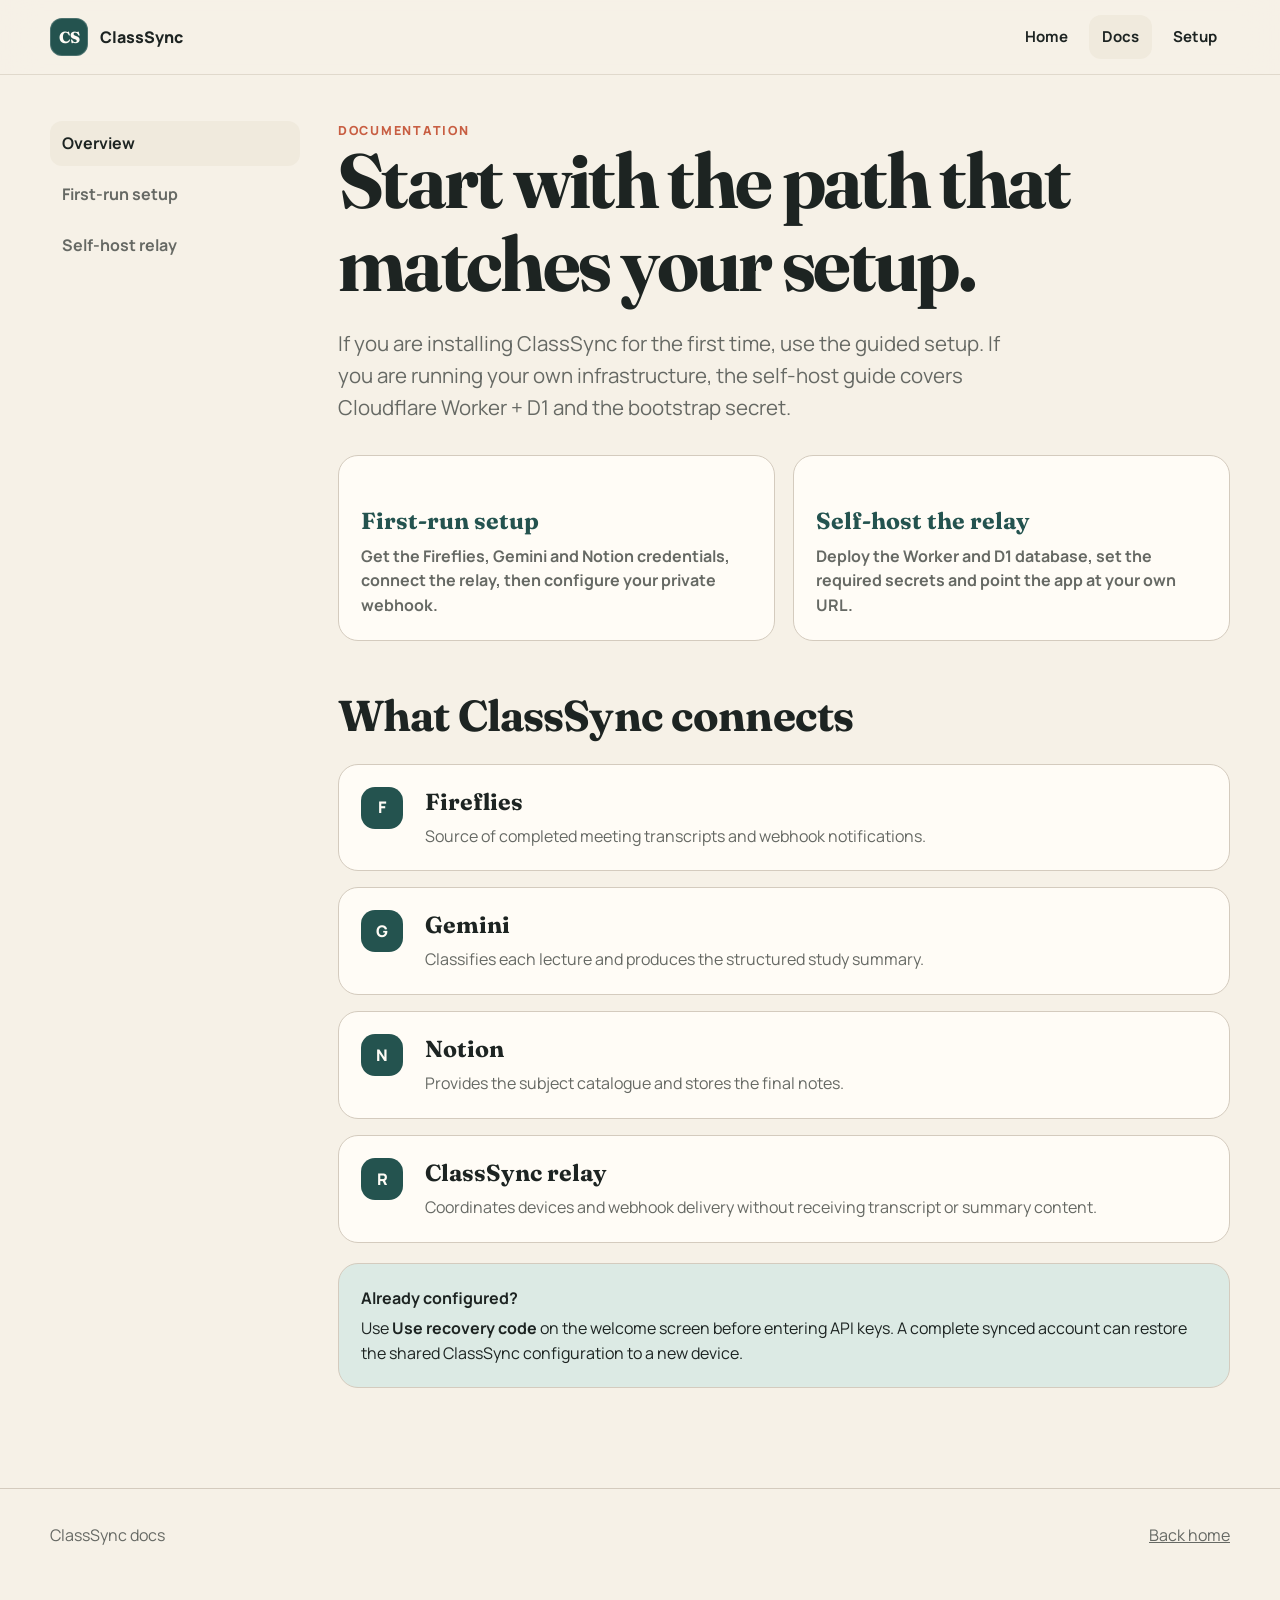
==== docs/index.html @ d9feabeb "docs: add documentation overview" ====
<!doctype html>
<html lang="en">
<head>
  <meta charset="utf-8">
  <meta name="viewport" content="width=device-width, initial-scale=1">
  <meta name="description" content="ClassSync documentation: setup, credentials, recovery and relay self-hosting.">
  <title>Docs — ClassSync</title>
  <link rel="preconnect" href="https://fonts.googleapis.com"><link rel="preconnect" href="https://fonts.gstatic.com" crossorigin>
  <link href="https://fonts.googleapis.com/css2?family=Fraunces:opsz,wght@9..144,700;9..144,800&family=Manrope:wght@400;600;700;800&display=swap" rel="stylesheet">
  <link rel="stylesheet" href="../assets/styles.css">
</head>
<body>
<header class="site-header"><div class="site-shell nav"><a class="brand" href="../"><span class="brand-mark">CS</span><span>ClassSync</span></a><nav class="nav-links"><a href="../">Home</a><a aria-current="page" class="keep-mobile" href="./">Docs</a><a class="keep-mobile" href="./setup/">Setup</a></nav></div></header>
<main class="site-shell docs-layout">
  <aside class="docs-nav" aria-label="Documentation"><a aria-current="page" href="./">Overview</a><a href="./setup/">First-run setup</a><a href="./self-host/">Self-host relay</a></aside>
  <article class="docs-content">
    <div class="eyebrow">Documentation</div>
    <h1>Start with the path that matches your setup.</h1>
    <p class="lede">If you are installing ClassSync for the first time, use the guided setup. If you are running your own infrastructure, the self-host guide covers Cloudflare Worker + D1 and the bootstrap secret.</p>
    <div class="grid-2" style="margin-top:32px">
      <a class="doc-card" href="./setup/" style="text-decoration:none"><h3>First-run setup</h3><p>Get the Fireflies, Gemini and Notion credentials, connect the relay, then configure your private webhook.</p></a>
      <a class="doc-card" href="./self-host/" style="text-decoration:none"><h3>Self-host the relay</h3><p>Deploy the Worker and D1 database, set the required secrets and point the app at your own URL.</p></a>
    </div>
    <h2>What ClassSync connects</h2>
    <div class="credential-grid">
      <div class="step-card"><div class="step-number">F</div><div><h3>Fireflies</h3><p>Source of completed meeting transcripts and webhook notifications.</p></div></div>
      <div class="step-card"><div class="step-number">G</div><div><h3>Gemini</h3><p>Classifies each lecture and produces the structured study summary.</p></div></div>
      <div class="step-card"><div class="step-number">N</div><div><h3>Notion</h3><p>Provides the subject catalogue and stores the final notes.</p></div></div>
      <div class="step-card"><div class="step-number">R</div><div><h3>ClassSync relay</h3><p>Coordinates devices and webhook delivery without receiving transcript or summary content.</p></div></div>
    </div>
    <div class="callout"><strong>Already configured?</strong> Use <b>Use recovery code</b> on the welcome screen before entering API keys. A complete synced account can restore the shared ClassSync configuration to a new device.</div>
  </article>
</main>
<footer class="footer"><div class="site-shell footer-inner"><span>ClassSync docs</span><span><a href="../">Back home</a></span></div></footer>
<script src="../assets/site.js"></script>
</body>
</html>
---- assets/styles.css ----
:root {
  color-scheme: light dark;
  --paper: #f6f1e7;
  --paper-strong: #fffcf6;
  --paper-soft: #f0eadd;
  --ink: #1d2422;
  --muted: #666964;
  --teal: #24534f;
  --teal-soft: #dceae4;
  --coral: #c85e42;
  --coral-soft: #f8ded5;
  --gold: #8b681d;
  --line: #d4cbbe;
  --shadow: 0 18px 55px rgba(38, 51, 47, 0.08);
  --radius-lg: 28px;
  --radius: 20px;
  --radius-sm: 14px;
  --max: 1180px;
}

@media (prefers-color-scheme: dark) {
  :root {
    --paper: #171b1a;
    --paper-strong: #111514;
    --paper-soft: #1d2220;
    --ink: #edf3f0;
    --muted: #b8c0bc;
    --teal: #9cd1c9;
    --teal-soft: #183f3b;
    --coral: #ffb4a0;
    --coral-soft: #733422;
    --gold: #e9c36d;
    --line: #3e4844;
    --shadow: 0 18px 55px rgba(0, 0, 0, 0.24);
  }
}

* { box-sizing: border-box; }
html { scroll-behavior: smooth; }
body {
  margin: 0;
  background: var(--paper);
  color: var(--ink);
  font-family: "Manrope", system-ui, -apple-system, BlinkMacSystemFont, "Segoe UI", sans-serif;
  line-height: 1.55;
}

a { color: inherit; }
img { max-width: 100%; display: block; }
code, pre { font-family: "SFMono-Regular", Consolas, "Liberation Mono", monospace; }

.site-shell { width: min(calc(100% - 32px), var(--max)); margin: 0 auto; }
.site-header {
  position: sticky;
  top: 0;
  z-index: 20;
  backdrop-filter: blur(18px);
  background: color-mix(in srgb, var(--paper) 87%, transparent);
  border-bottom: 1px solid color-mix(in srgb, var(--line) 65%, transparent);
}
.nav { min-height: 74px; display: flex; align-items: center; justify-content: space-between; gap: 24px; }
.brand { display: inline-flex; align-items: center; gap: 12px; text-decoration: none; font-weight: 800; }
.brand-mark {
  width: 38px;
  height: 38px;
  border-radius: 12px;
  display: grid;
  place-items: center;
  background: var(--teal);
  color: var(--paper-strong);
  font-family: "Fraunces", Georgia, serif;
  font-weight: 800;
  box-shadow: inset 0 0 0 1px color-mix(in srgb, white 18%, transparent);
}
.nav-links { display: flex; align-items: center; gap: 8px; flex-wrap: wrap; }
.nav-links a { text-decoration: none; padding: 10px 13px; border-radius: 12px; font-weight: 700; font-size: .94rem; }
.nav-links a:hover, .nav-links a[aria-current="page"] { background: var(--paper-soft); }

.hero { padding: 88px 0 58px; display: grid; grid-template-columns: 1.08fr .92fr; gap: 48px; align-items: center; }
.eyebrow { color: var(--coral); text-transform: uppercase; letter-spacing: .14em; font-size: .78rem; font-weight: 800; }
h1, h2, h3 { font-family: "Fraunces", Georgia, serif; margin: 0; line-height: 1.08; }
h1 { font-size: clamp(3rem, 7vw, 5.9rem); letter-spacing: -.035em; }
h2 { font-size: clamp(2rem, 4vw, 3.5rem); letter-spacing: -.02em; }
h3 { font-size: 1.45rem; }
.lede { margin: 22px 0 0; font-size: clamp(1.08rem, 2vw, 1.28rem); color: var(--muted); max-width: 690px; }
.hero-actions { display: flex; gap: 12px; flex-wrap: wrap; margin-top: 30px; }
.button { display: inline-flex; align-items: center; justify-content: center; min-height: 52px; padding: 0 18px; border-radius: 16px; font-weight: 800; text-decoration: none; border: 1px solid transparent; }
.button.primary { background: var(--teal); color: var(--paper-strong); }
.button.secondary { background: var(--paper-strong); border-color: var(--line); }
.button:hover { transform: translateY(-1px); }

.app-card {
  background: var(--paper-strong);
  border: 1px solid var(--line);
  border-radius: var(--radius-lg);
  padding: 28px;
  box-shadow: var(--shadow);
}
.app-card .status { display: inline-flex; gap: 8px; align-items: center; background: var(--teal-soft); color: var(--ink); border-radius: 999px; padding: 8px 12px; font-weight: 800; font-size: .82rem; }
.pipeline { display: grid; gap: 12px; margin-top: 22px; }
.pipeline-step { border: 1px solid var(--line); border-radius: 16px; padding: 14px 16px; background: var(--paper); display: flex; align-items: center; justify-content: space-between; gap: 14px; }
.pipeline-step strong { font-size: .96rem; }
.pipeline-step span { color: var(--muted); font-size: .86rem; }
.pipeline-arrow { color: var(--coral); font-weight: 900; }

.section { padding: 72px 0; }
.section-heading { max-width: 760px; margin-bottom: 28px; }
.section-heading p { margin: 14px 0 0; color: var(--muted); }
.grid-3 { display: grid; grid-template-columns: repeat(3, 1fr); gap: 18px; }
.grid-2 { display: grid; grid-template-columns: repeat(2, 1fr); gap: 18px; }
.feature-card, .doc-card, .callout, .step-card {
  background: var(--paper-strong);
  border: 1px solid var(--line);
  border-radius: var(--radius);
  padding: 22px;
}
.feature-card p, .doc-card p, .step-card p { color: var(--muted); margin: 10px 0 0; }
.icon-chip { width: 42px; height: 42px; border-radius: 13px; background: var(--coral-soft); display: grid; place-items: center; margin-bottom: 18px; font-weight: 900; color: var(--coral); }

.band { background: var(--teal-soft); border-block: 1px solid var(--line); }
.band .section { display: grid; grid-template-columns: 1fr 1fr; gap: 24px; align-items: center; }
.tag-row { display: flex; gap: 8px; flex-wrap: wrap; margin-top: 18px; }
.tag { border: 1px solid var(--line); background: var(--paper-strong); padding: 8px 10px; border-radius: 999px; font-size: .84rem; font-weight: 800; }

.docs-layout { display: grid; grid-template-columns: 250px minmax(0, 1fr); gap: 38px; padding: 46px 0 80px; }
.docs-nav { position: sticky; top: 100px; align-self: start; display: grid; gap: 6px; }
.docs-nav a { text-decoration: none; border-radius: 12px; padding: 10px 12px; font-weight: 700; color: var(--muted); }
.docs-nav a:hover, .docs-nav a[aria-current="page"] { background: var(--paper-soft); color: var(--ink); }
.docs-content { min-width: 0; }
.docs-content h1 { font-size: clamp(2.5rem, 6vw, 4.8rem); }
.docs-content h2 { margin-top: 52px; font-size: clamp(1.8rem, 4vw, 2.7rem); }
.docs-content h3 { margin-top: 30px; }
.docs-content p, .docs-content li { color: var(--muted); }
.docs-content strong { color: var(--ink); }
.docs-content a { color: var(--teal); font-weight: 700; }
.docs-content ol, .docs-content ul { padding-left: 1.3rem; }
.docs-content li + li { margin-top: 8px; }

.callout { margin: 20px 0; background: var(--teal-soft); }
.callout.warning { background: var(--coral-soft); }
.callout strong { display: block; margin-bottom: 5px; }
.credential-grid { display: grid; gap: 16px; margin-top: 24px; }
.step-card { display: grid; grid-template-columns: 48px minmax(0, 1fr); gap: 16px; }
.step-number { width: 42px; height: 42px; display: grid; place-items: center; border-radius: 14px; background: var(--teal); color: var(--paper-strong); font-weight: 900; }
.step-card h3 { margin-top: 2px; }
.step-card .actions { margin-top: 14px; display: flex; gap: 10px; flex-wrap: wrap; }
.text-link { display: inline-flex; padding: 9px 12px; border-radius: 12px; background: var(--paper); border: 1px solid var(--line); text-decoration: none; font-weight: 800; font-size: .9rem; }

.screenshot-slot { margin: 18px 0 4px; min-height: 220px; border: 1.5px dashed var(--line); border-radius: 18px; background: var(--paper); display: grid; place-items: center; padding: 28px; text-align: center; color: var(--muted); }
.screenshot-slot strong { color: var(--ink); display: block; }

pre { overflow-x: auto; padding: 18px; border: 1px solid var(--line); border-radius: 16px; background: var(--paper-strong); color: var(--ink); }
code:not(pre code) { background: var(--paper-soft); border-radius: 7px; padding: 2px 6px; color: var(--ink); }

.footer { border-top: 1px solid var(--line); padding: 34px 0 54px; color: var(--muted); }
.footer-inner { display: flex; justify-content: space-between; gap: 20px; flex-wrap: wrap; }
.footer a { color: inherit; }

@media (max-width: 860px) {
  .hero, .band .section, .grid-3, .grid-2, .docs-layout { grid-template-columns: 1fr; }
  .hero { padding-top: 58px; }
  .docs-nav { position: static; display: flex; overflow-x: auto; padding-bottom: 8px; }
  .nav-links a:not(.keep-mobile) { display: none; }
}

@media (max-width: 560px) {
  .site-shell { width: min(calc(100% - 22px), var(--max)); }
  .hero { padding: 42px 0 34px; gap: 26px; }
  h1 { font-size: clamp(2.65rem, 15vw, 4.2rem); }
  .app-card { padding: 18px; }
  .section { padding: 52px 0; }
  .step-card { grid-template-columns: 1fr; }
}
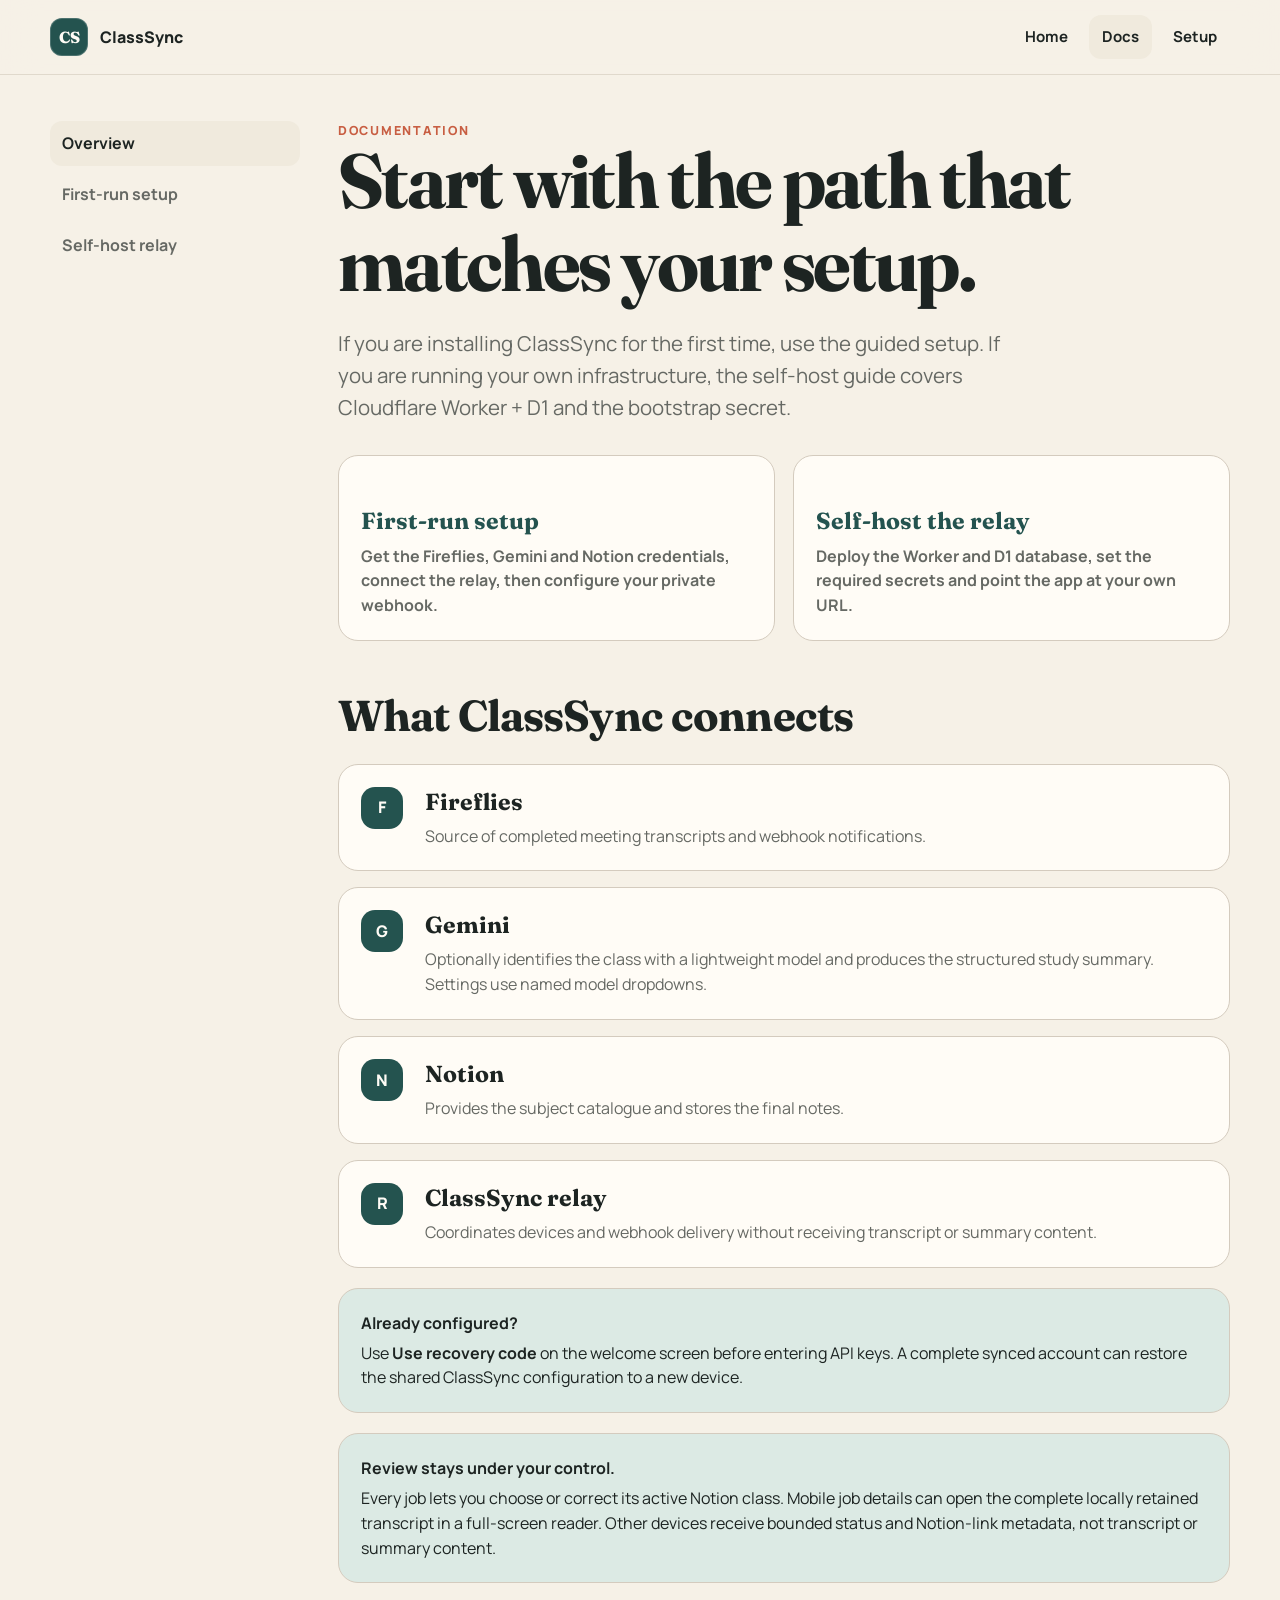
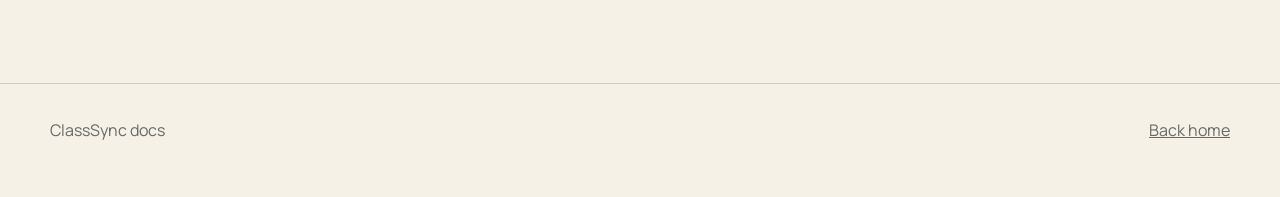
==== commit b5567f79: "docs: explain class review and model controls [skip ci]" ====
--- a/docs/index.html
+++ b/docs/index.html
@@ -24,11 +24,12 @@
     <h2>What ClassSync connects</h2>
     <div class="credential-grid">
       <div class="step-card"><div class="step-number">F</div><div><h3>Fireflies</h3><p>Source of completed meeting transcripts and webhook notifications.</p></div></div>
-      <div class="step-card"><div class="step-number">G</div><div><h3>Gemini</h3><p>Classifies each lecture and produces the structured study summary.</p></div></div>
+      <div class="step-card"><div class="step-number">G</div><div><h3>Gemini</h3><p>Optionally identifies the class with a lightweight model and produces the structured study summary. Settings use named model dropdowns.</p></div></div>
       <div class="step-card"><div class="step-number">N</div><div><h3>Notion</h3><p>Provides the subject catalogue and stores the final notes.</p></div></div>
       <div class="step-card"><div class="step-number">R</div><div><h3>ClassSync relay</h3><p>Coordinates devices and webhook delivery without receiving transcript or summary content.</p></div></div>
     </div>
     <div class="callout"><strong>Already configured?</strong> Use <b>Use recovery code</b> on the welcome screen before entering API keys. A complete synced account can restore the shared ClassSync configuration to a new device.</div>
+    <div class="callout"><strong>Review stays under your control.</strong> Every job lets you choose or correct its active Notion class. Mobile job details can open the complete locally retained transcript in a full-screen reader. Other devices receive bounded status and Notion-link metadata, not transcript or summary content.</div>
   </article>
 </main>
 <footer class="footer"><div class="site-shell footer-inner"><span>ClassSync docs</span><span><a href="../">Back home</a></span></div></footer>
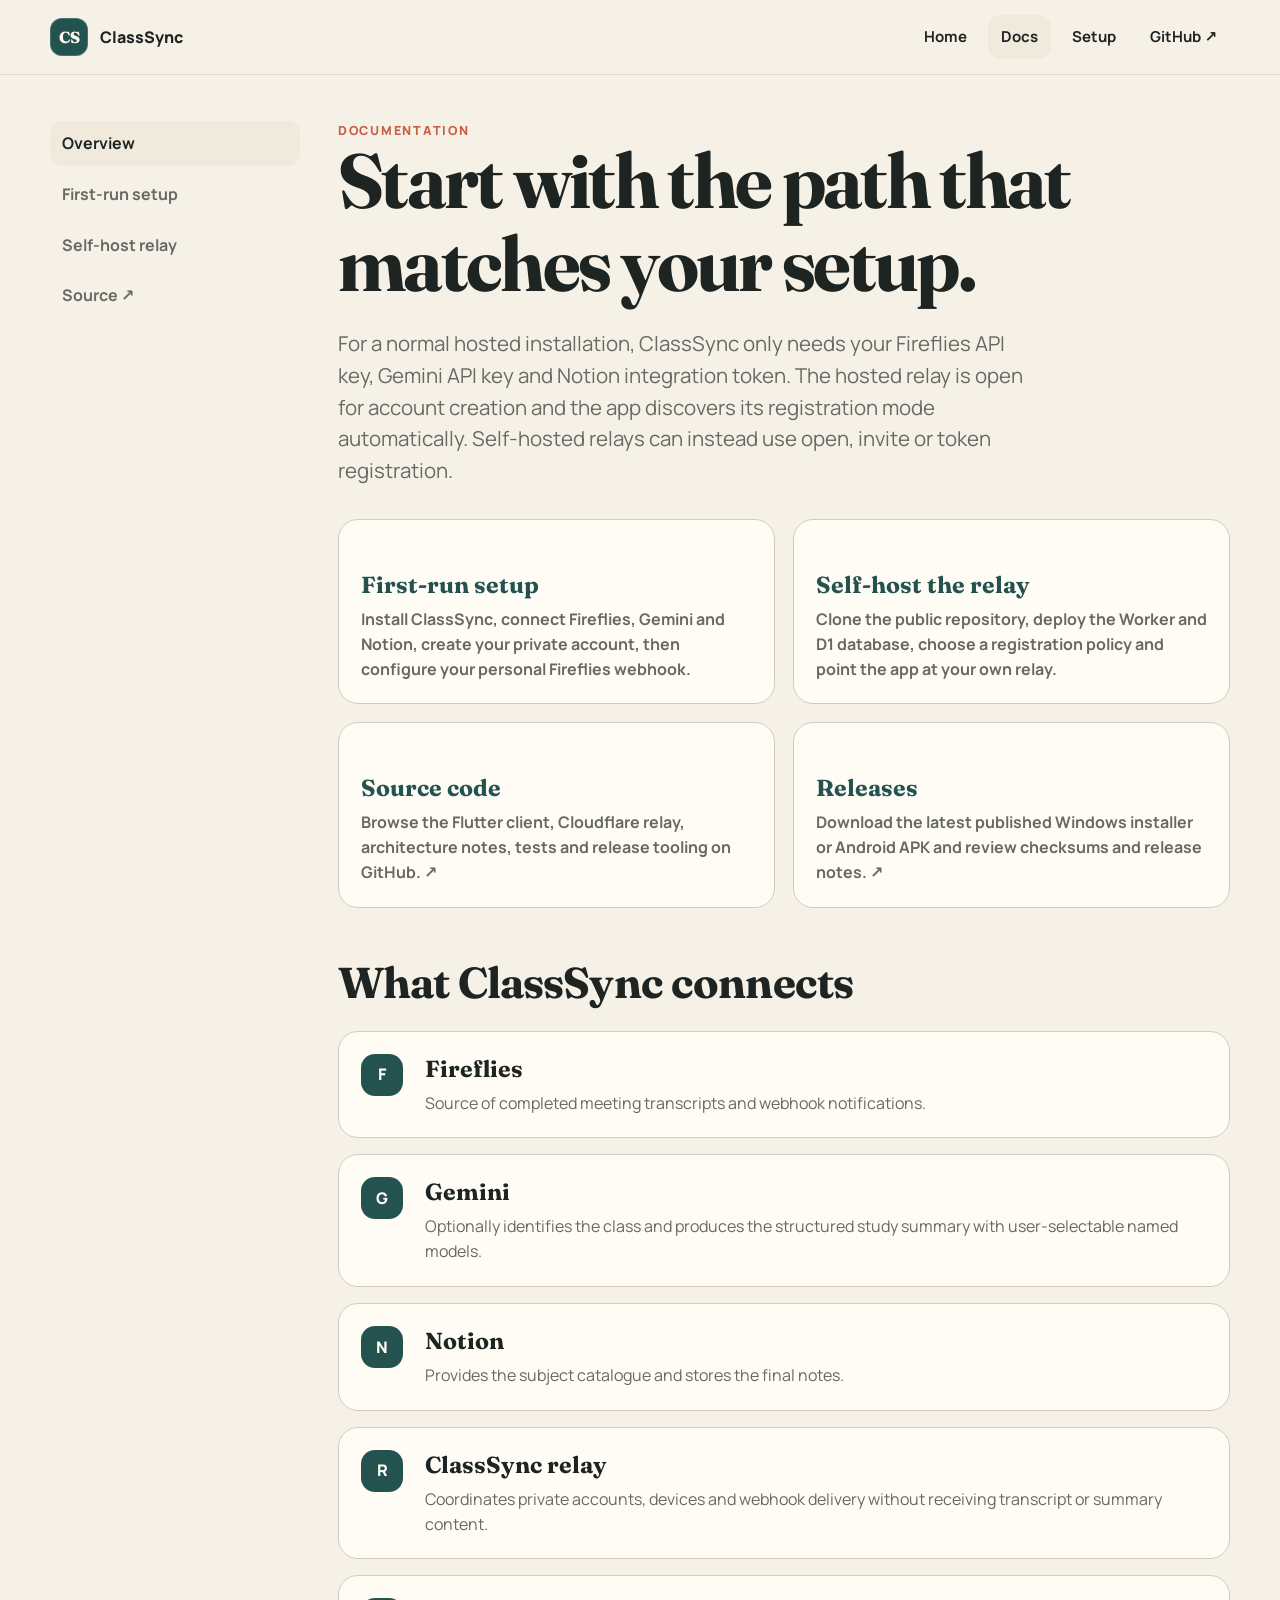
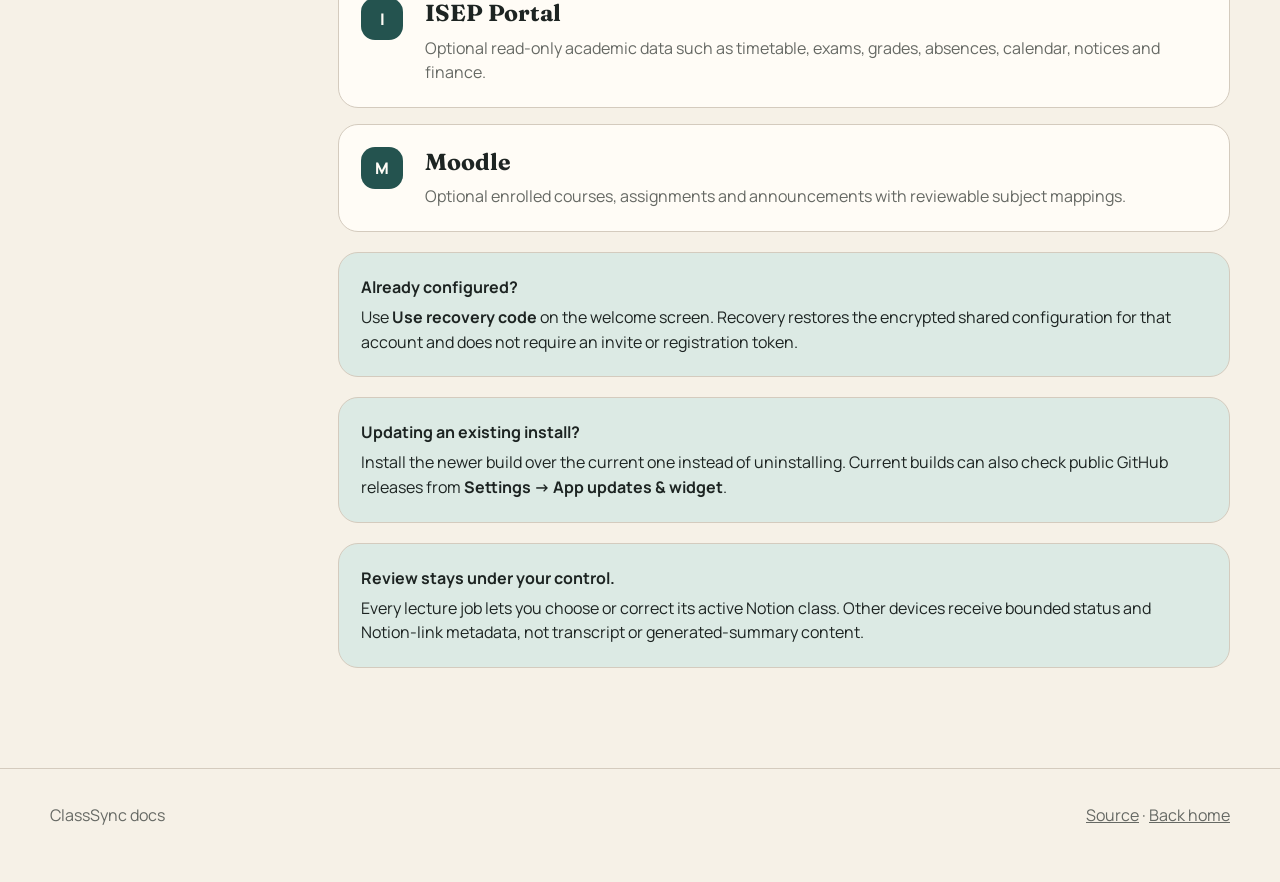
==== commit 53cd0503: "docs: refresh documentation overview" ====
--- a/docs/index.html
+++ b/docs/index.html
@@ -3,36 +3,43 @@
 <head>
   <meta charset="utf-8">
   <meta name="viewport" content="width=device-width, initial-scale=1">
-  <meta name="description" content="ClassSync documentation: setup, credentials, recovery and relay self-hosting.">
+  <meta name="description" content="ClassSync documentation: installation, first-run setup, recovery, public source code and relay self-hosting.">
   <title>Docs — ClassSync</title>
   <link rel="preconnect" href="https://fonts.googleapis.com"><link rel="preconnect" href="https://fonts.gstatic.com" crossorigin>
   <link href="https://fonts.googleapis.com/css2?family=Fraunces:opsz,wght@9..144,700;9..144,800&family=Manrope:wght@400;600;700;800&display=swap" rel="stylesheet">
   <link rel="stylesheet" href="../assets/styles.css">
 </head>
 <body>
-<header class="site-header"><div class="site-shell nav"><a class="brand" href="../"><span class="brand-mark">CS</span><span>ClassSync</span></a><nav class="nav-links"><a href="../">Home</a><a aria-current="page" class="keep-mobile" href="./">Docs</a><a class="keep-mobile" href="./setup/">Setup</a></nav></div></header>
+<header class="site-header"><div class="site-shell nav"><a class="brand" href="../"><span class="brand-mark">CS</span><span>ClassSync</span></a><nav class="nav-links"><a href="../">Home</a><a aria-current="page" class="keep-mobile" href="./">Docs</a><a class="keep-mobile" href="./setup/">Setup</a><a class="keep-mobile" href="https://github.com/hugo2006alm/classsync" target="_blank" rel="noreferrer">GitHub ↗</a></nav></div></header>
 <main class="site-shell docs-layout">
-  <aside class="docs-nav" aria-label="Documentation"><a aria-current="page" href="./">Overview</a><a href="./setup/">First-run setup</a><a href="./self-host/">Self-host relay</a></aside>
+  <aside class="docs-nav" aria-label="Documentation"><a aria-current="page" href="./">Overview</a><a href="./setup/">First-run setup</a><a href="./self-host/">Self-host relay</a><a href="https://github.com/hugo2006alm/classsync" target="_blank" rel="noreferrer">Source ↗</a></aside>
   <article class="docs-content">
     <div class="eyebrow">Documentation</div>
     <h1>Start with the path that matches your setup.</h1>
-    <p class="lede">If you are installing ClassSync for the first time, use the guided setup. If you are running your own infrastructure, the self-host guide covers Cloudflare Worker + D1 and the bootstrap secret.</p>
+    <p class="lede">For a normal hosted installation, ClassSync only needs your Fireflies API key, Gemini API key and Notion integration token. The hosted relay is open for account creation and the app discovers its registration mode automatically. Self-hosted relays can instead use open, invite or token registration.</p>
     <div class="grid-2" style="margin-top:32px">
-      <a class="doc-card" href="./setup/" style="text-decoration:none"><h3>First-run setup</h3><p>Get the Fireflies, Gemini and Notion credentials, connect the relay, then configure your private webhook.</p></a>
-      <a class="doc-card" href="./self-host/" style="text-decoration:none"><h3>Self-host the relay</h3><p>Deploy the Worker and D1 database, set the required secrets and point the app at your own URL.</p></a>
+      <a class="doc-card" href="./setup/" style="text-decoration:none"><h3>First-run setup</h3><p>Install ClassSync, connect Fireflies, Gemini and Notion, create your private account, then configure your personal Fireflies webhook.</p></a>
+      <a class="doc-card" href="./self-host/" style="text-decoration:none"><h3>Self-host the relay</h3><p>Clone the public repository, deploy the Worker and D1 database, choose a registration policy and point the app at your own relay.</p></a>
+      <a class="doc-card" href="https://github.com/hugo2006alm/classsync" target="_blank" rel="noreferrer" style="text-decoration:none"><h3>Source code</h3><p>Browse the Flutter client, Cloudflare relay, architecture notes, tests and release tooling on GitHub. ↗</p></a>
+      <a class="doc-card" href="https://github.com/hugo2006alm/classsync/releases/latest" target="_blank" rel="noreferrer" style="text-decoration:none"><h3>Releases</h3><p>Download the latest published Windows installer or Android APK and review checksums and release notes. ↗</p></a>
     </div>
+
     <h2>What ClassSync connects</h2>
     <div class="credential-grid">
       <div class="step-card"><div class="step-number">F</div><div><h3>Fireflies</h3><p>Source of completed meeting transcripts and webhook notifications.</p></div></div>
-      <div class="step-card"><div class="step-number">G</div><div><h3>Gemini</h3><p>Optionally identifies the class with a lightweight model and produces the structured study summary. Settings use named model dropdowns.</p></div></div>
+      <div class="step-card"><div class="step-number">G</div><div><h3>Gemini</h3><p>Optionally identifies the class and produces the structured study summary with user-selectable named models.</p></div></div>
       <div class="step-card"><div class="step-number">N</div><div><h3>Notion</h3><p>Provides the subject catalogue and stores the final notes.</p></div></div>
-      <div class="step-card"><div class="step-number">R</div><div><h3>ClassSync relay</h3><p>Coordinates devices and webhook delivery without receiving transcript or summary content.</p></div></div>
+      <div class="step-card"><div class="step-number">R</div><div><h3>ClassSync relay</h3><p>Coordinates private accounts, devices and webhook delivery without receiving transcript or summary content.</p></div></div>
+      <div class="step-card"><div class="step-number">I</div><div><h3>ISEP Portal</h3><p>Optional read-only academic data such as timetable, exams, grades, absences, calendar, notices and finance.</p></div></div>
+      <div class="step-card"><div class="step-number">M</div><div><h3>Moodle</h3><p>Optional enrolled courses, assignments and announcements with reviewable subject mappings.</p></div></div>
     </div>
-    <div class="callout"><strong>Already configured?</strong> Use <b>Use recovery code</b> on the welcome screen before entering API keys. A complete synced account can restore the shared ClassSync configuration to a new device.</div>
-    <div class="callout"><strong>Review stays under your control.</strong> Every job lets you choose or correct its active Notion class. Mobile job details can open the complete locally retained transcript in a full-screen reader. Other devices receive bounded status and Notion-link metadata, not transcript or summary content.</div>
+
+    <div class="callout"><strong>Already configured?</strong> Use <b>Use recovery code</b> on the welcome screen. Recovery restores the encrypted shared configuration for that account and does not require an invite or registration token.</div>
+    <div class="callout"><strong>Updating an existing install?</strong> Install the newer build over the current one instead of uninstalling. Current builds can also check public GitHub releases from <b>Settings → App updates &amp; widget</b>.</div>
+    <div class="callout"><strong>Review stays under your control.</strong> Every lecture job lets you choose or correct its active Notion class. Other devices receive bounded status and Notion-link metadata, not transcript or generated-summary content.</div>
   </article>
 </main>
-<footer class="footer"><div class="site-shell footer-inner"><span>ClassSync docs</span><span><a href="../">Back home</a></span></div></footer>
+<footer class="footer"><div class="site-shell footer-inner"><span>ClassSync docs</span><span><a href="https://github.com/hugo2006alm/classsync" target="_blank" rel="noreferrer">Source</a> · <a href="../">Back home</a></span></div></footer>
 <script src="../assets/site.js"></script>
 </body>
 </html>
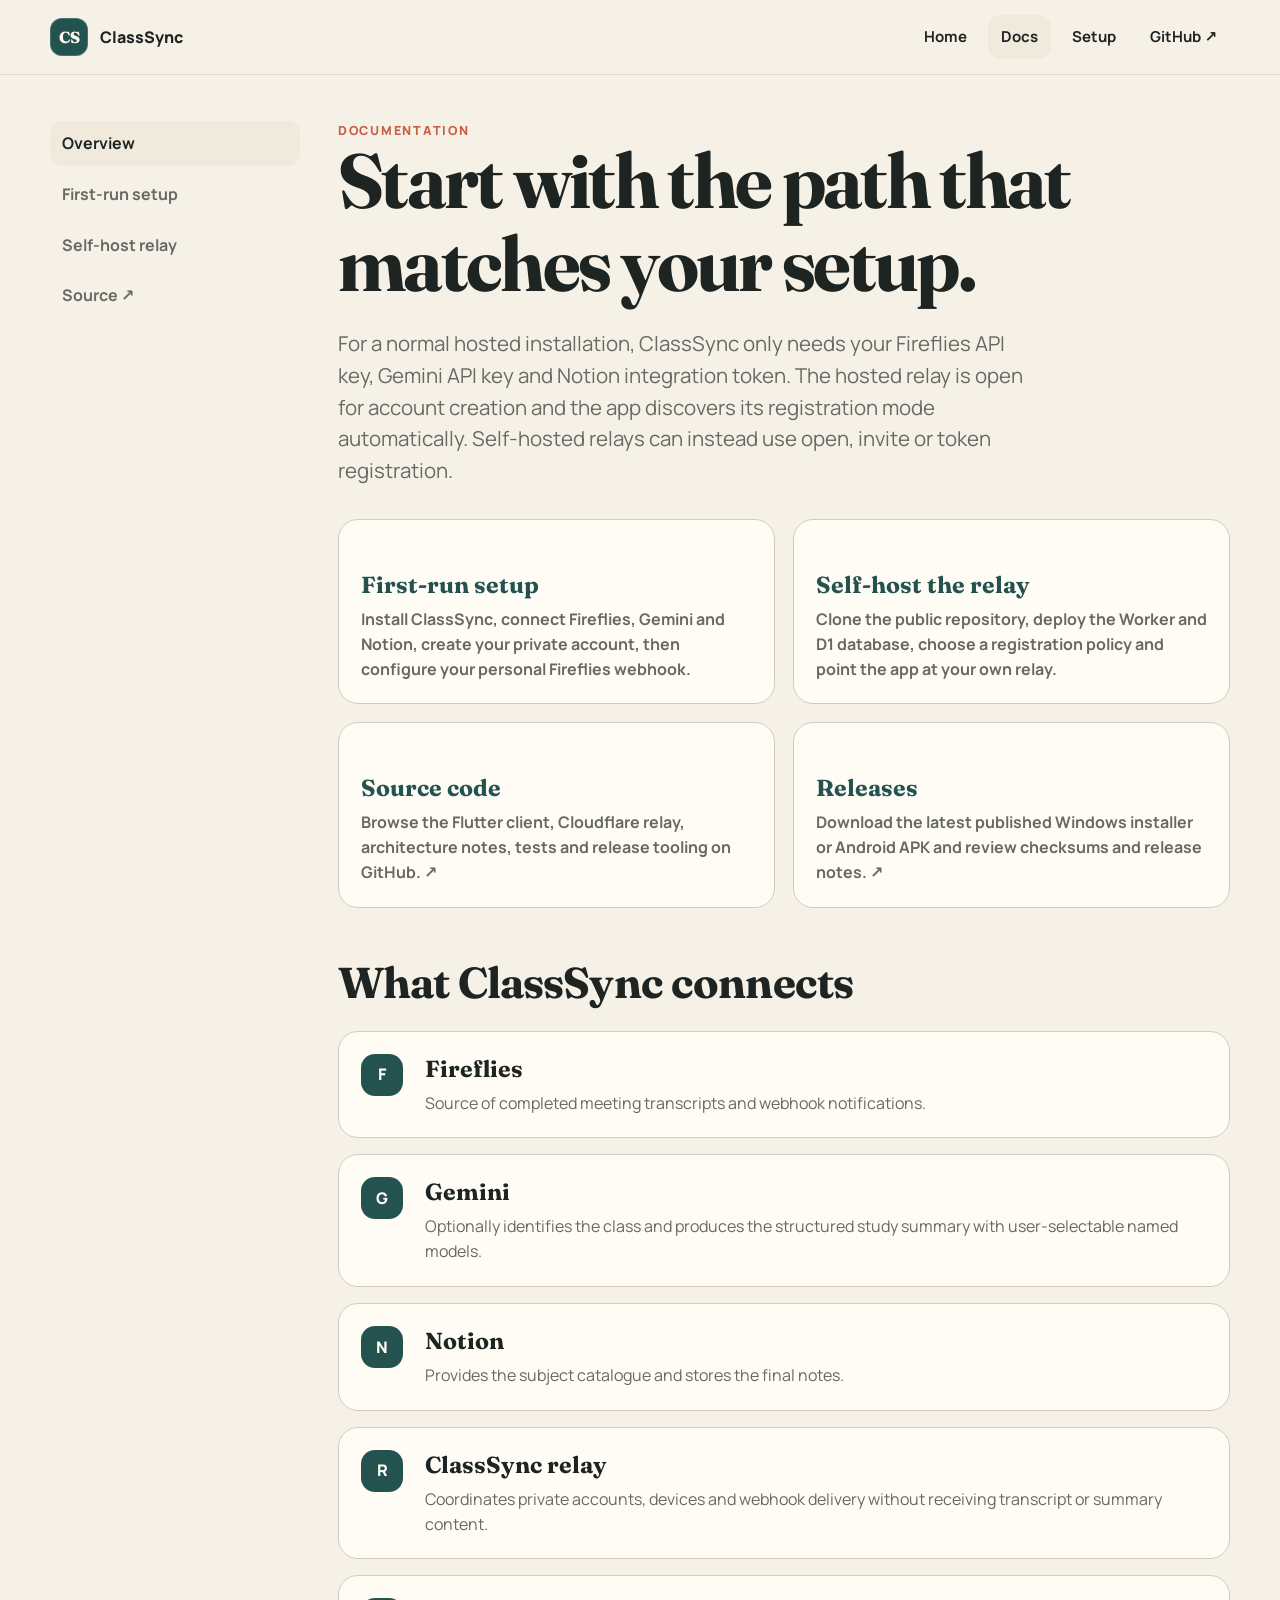
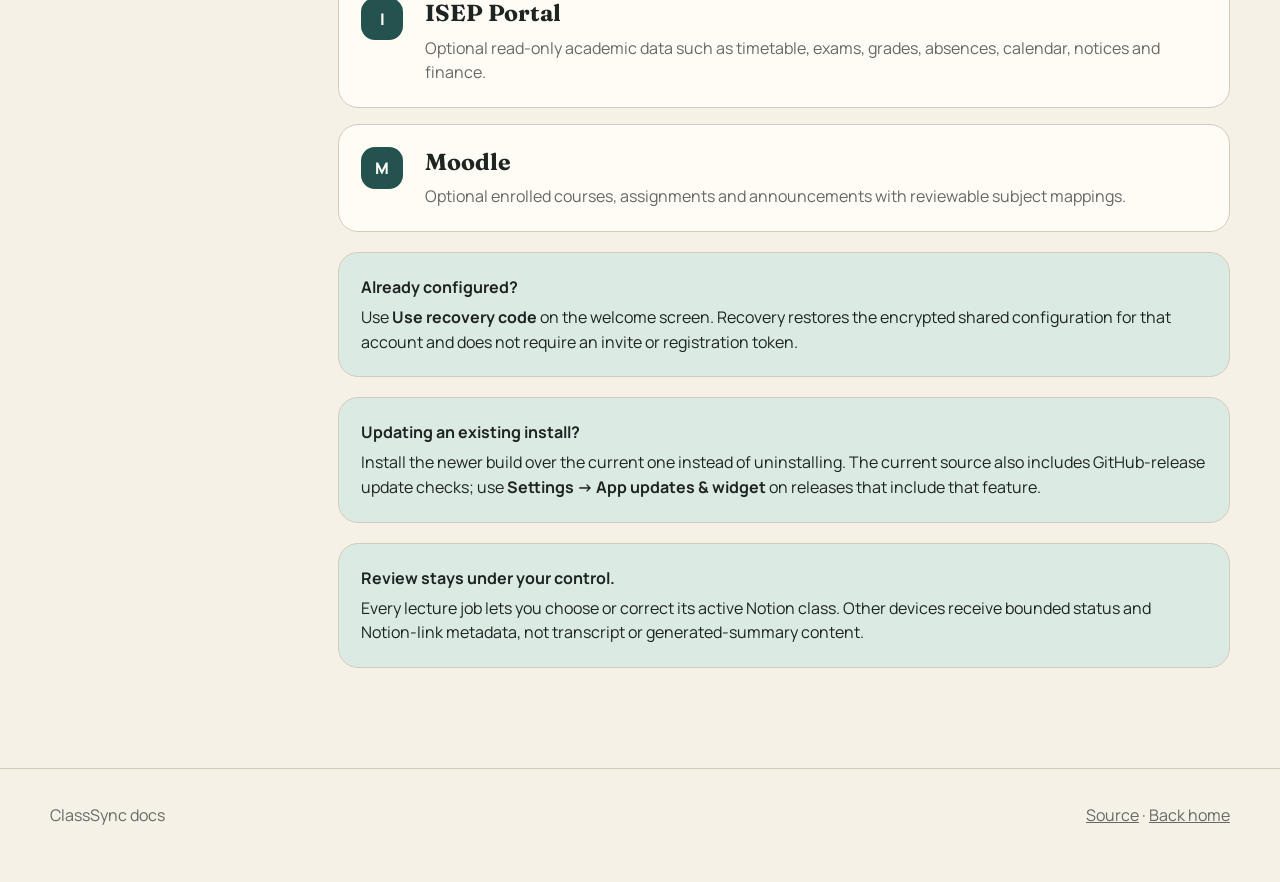
==== commit eb880c20: "docs: clarify in-app update availability" ====
--- a/docs/index.html
+++ b/docs/index.html
@@ -35,7 +35,7 @@
     </div>
 
     <div class="callout"><strong>Already configured?</strong> Use <b>Use recovery code</b> on the welcome screen. Recovery restores the encrypted shared configuration for that account and does not require an invite or registration token.</div>
-    <div class="callout"><strong>Updating an existing install?</strong> Install the newer build over the current one instead of uninstalling. Current builds can also check public GitHub releases from <b>Settings → App updates &amp; widget</b>.</div>
+    <div class="callout"><strong>Updating an existing install?</strong> Install the newer build over the current one instead of uninstalling. The current source also includes GitHub-release update checks; use <b>Settings → App updates &amp; widget</b> on releases that include that feature.</div>
     <div class="callout"><strong>Review stays under your control.</strong> Every lecture job lets you choose or correct its active Notion class. Other devices receive bounded status and Notion-link metadata, not transcript or generated-summary content.</div>
   </article>
 </main>
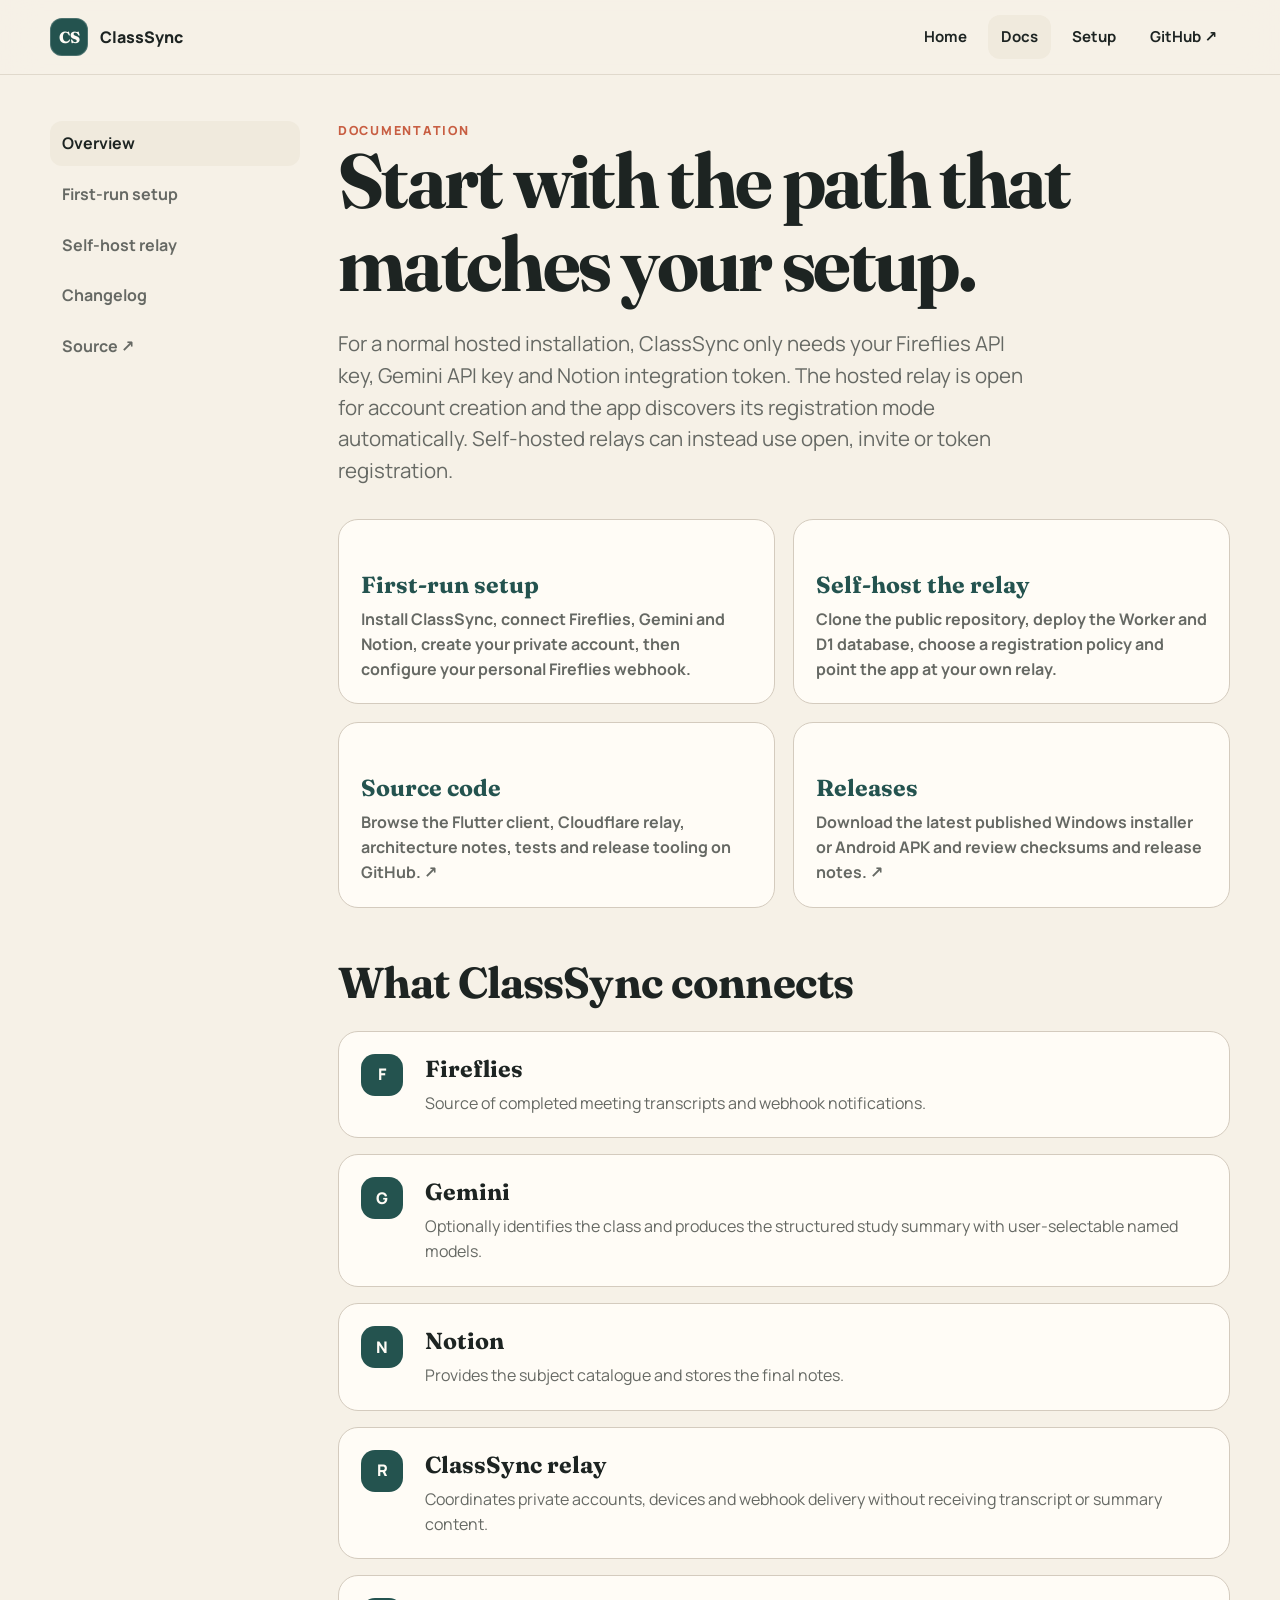
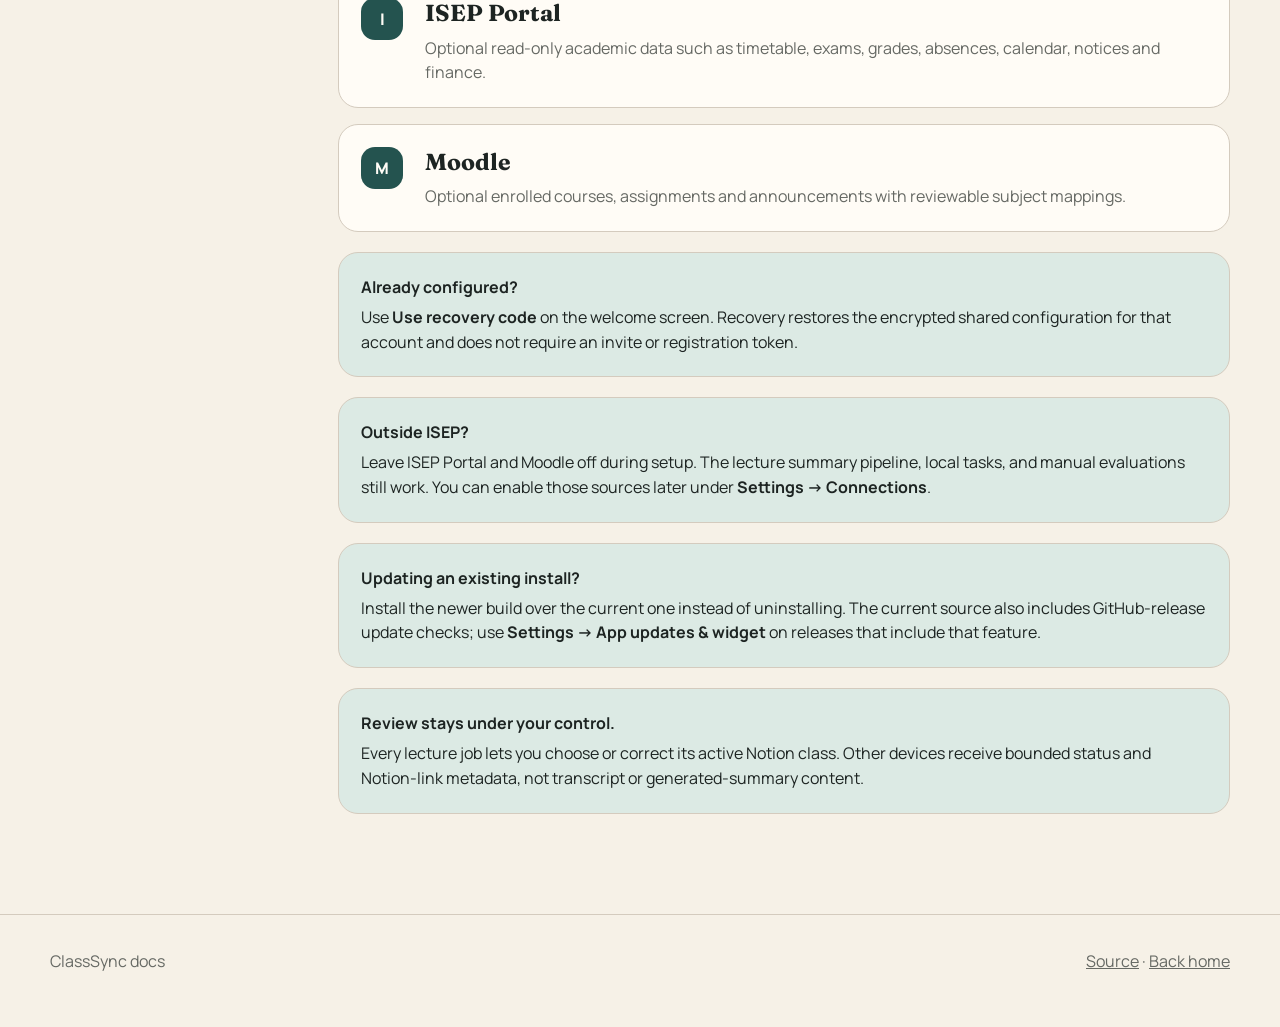
==== commit 729bf47b: "docs: add changelog and optional ISEP setup guidance" ====
--- a/docs/index.html
+++ b/docs/index.html
@@ -12,7 +12,7 @@
 <body>
 <header class="site-header"><div class="site-shell nav"><a class="brand" href="../"><span class="brand-mark">CS</span><span>ClassSync</span></a><nav class="nav-links"><a href="../">Home</a><a aria-current="page" class="keep-mobile" href="./">Docs</a><a class="keep-mobile" href="./setup/">Setup</a><a class="keep-mobile" href="https://github.com/hugo2006alm/classsync" target="_blank" rel="noreferrer">GitHub ↗</a></nav></div></header>
 <main class="site-shell docs-layout">
-  <aside class="docs-nav" aria-label="Documentation"><a aria-current="page" href="./">Overview</a><a href="./setup/">First-run setup</a><a href="./self-host/">Self-host relay</a><a href="https://github.com/hugo2006alm/classsync" target="_blank" rel="noreferrer">Source ↗</a></aside>
+  <aside class="docs-nav" aria-label="Documentation"><a aria-current="page" href="./">Overview</a><a href="./setup/">First-run setup</a><a href="./self-host/">Self-host relay</a><a href="../changelog/">Changelog</a><a href="https://github.com/hugo2006alm/classsync" target="_blank" rel="noreferrer">Source ↗</a></aside>
   <article class="docs-content">
     <div class="eyebrow">Documentation</div>
     <h1>Start with the path that matches your setup.</h1>
@@ -35,6 +35,7 @@
     </div>
 
     <div class="callout"><strong>Already configured?</strong> Use <b>Use recovery code</b> on the welcome screen. Recovery restores the encrypted shared configuration for that account and does not require an invite or registration token.</div>
+    <div class="callout"><strong>Outside ISEP?</strong> Leave ISEP Portal and Moodle off during setup. The lecture summary pipeline, local tasks, and manual evaluations still work. You can enable those sources later under <b>Settings → Connections</b>.</div>
     <div class="callout"><strong>Updating an existing install?</strong> Install the newer build over the current one instead of uninstalling. The current source also includes GitHub-release update checks; use <b>Settings → App updates &amp; widget</b> on releases that include that feature.</div>
     <div class="callout"><strong>Review stays under your control.</strong> Every lecture job lets you choose or correct its active Notion class. Other devices receive bounded status and Notion-link metadata, not transcript or generated-summary content.</div>
   </article>
